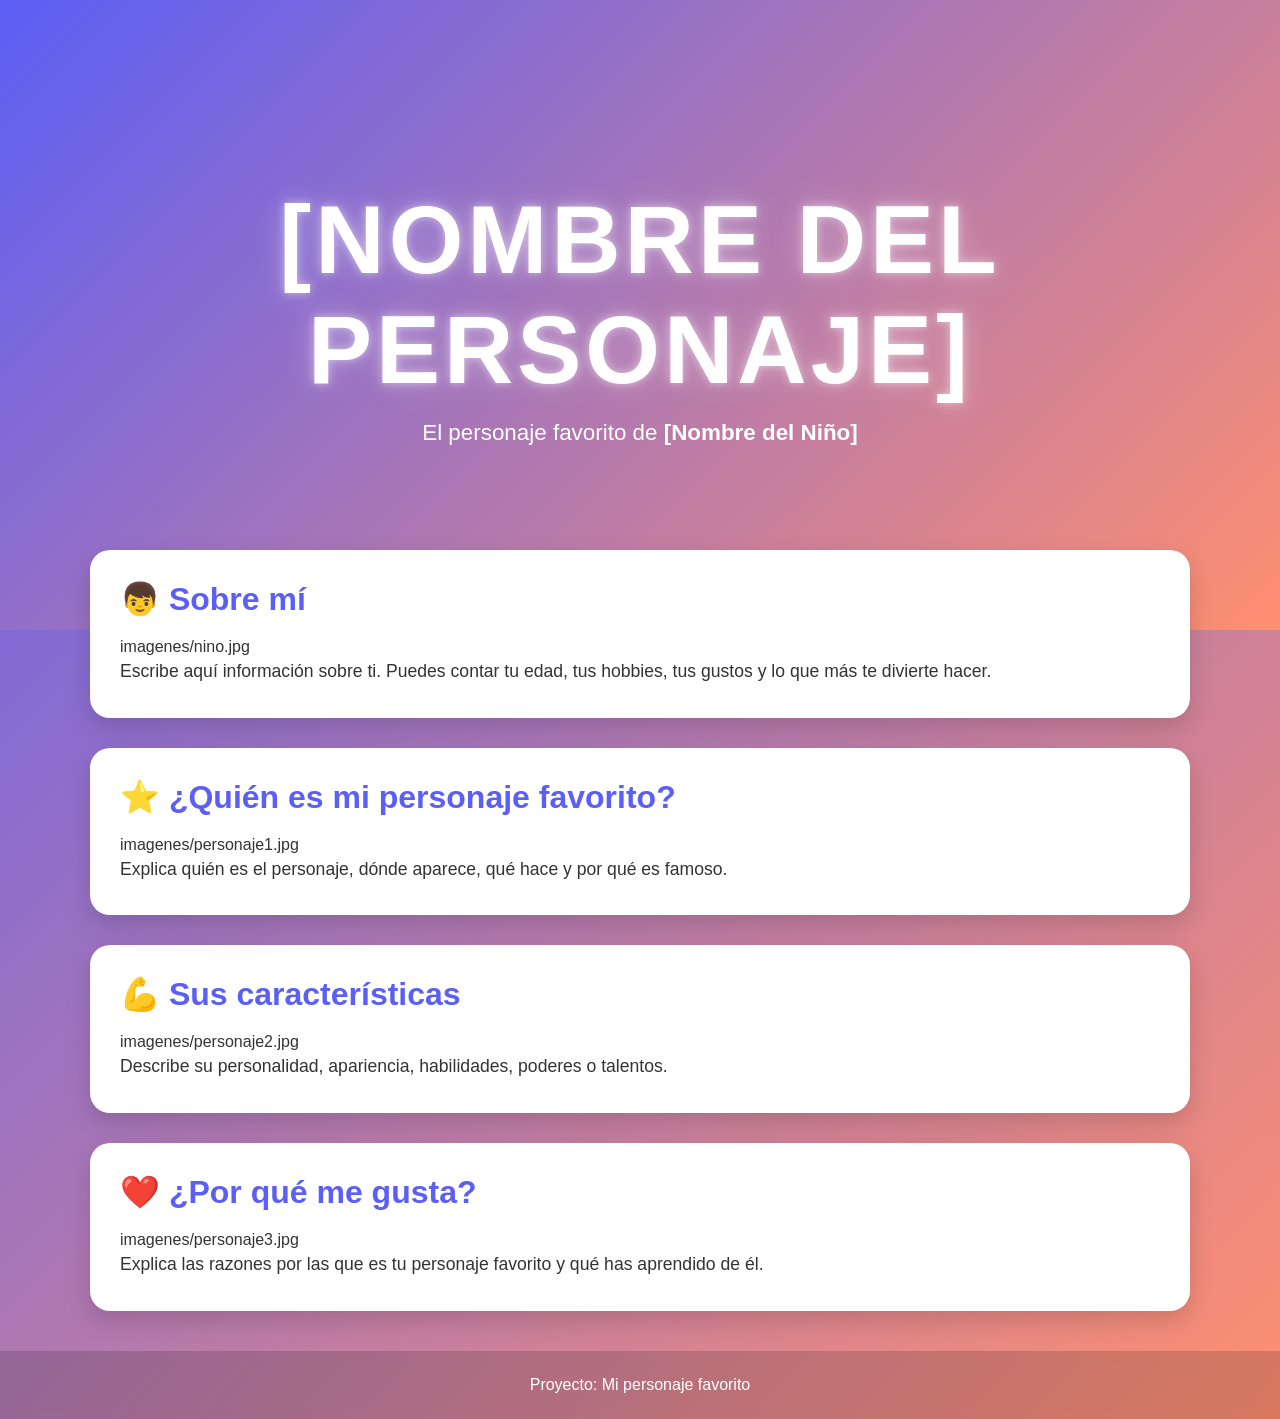
==== docs/personajeFavorito/index.html @ 04ecf2b3 "Automated update" ====
<!DOCTYPE html>
<html lang="es">

<head>
    <meta charset="UTF-8">
    <meta name="viewport" content="width=device-width, initial-scale=1.0">
    <title>[Nombre del Personaje]</title>
    <link rel="stylesheet" href="style.css">
</head>

<body>

    <header class="hero">
        <div class="hero-content">
            <h1>[NOMBRE DEL PERSONAJE]</h1>
            <p>El personaje favorito de <strong>[Nombre del Niño]</strong></p>
        </div>
    </header>

    <main>

        <section class="card">
            <h2>👦 Sobre mí</h2>
            imagenes/nino.jpg

            <p>
                Escribe aquí información sobre ti.
                Puedes contar tu edad, tus hobbies,
                tus gustos y lo que más te divierte hacer.
            </p>
        </section>

        <section class="card">
            <h2>⭐ ¿Quién es mi personaje favorito?</h2>
            imagenes/personaje1.jpg

            <p>
                Explica quién es el personaje, dónde aparece,
                qué hace y por qué es famoso.
            </p>
        </section>

        <section class="card">
            <h2>💪 Sus características</h2>
            imagenes/personaje2.jpg

            <p>
                Describe su personalidad, apariencia,
                habilidades, poderes o talentos.
            </p>
        </section>

        <section class="card">
            <h2>❤️ ¿Por qué me gusta?</h2>
            imagenes/personaje3.jpg

            <p>
                Explica las razones por las que es tu personaje favorito
                y qué has aprendido de él.
            </p>
        </section>

    </main>

    <footer>
        <p>Proyecto: Mi personaje favorito</p>
    </footer>

</body>

</html>
---- docs/personajeFavorito/style.css ----
/*======================================
  PALETA DE COLORES
======================================*/
:root {
    --color-primario: #5b5ff5;
    --color-secundario: #ff8f70;
}

/*======================================
  CONFIGURACIÓN GENERAL
======================================*/
* {
    margin: 0;
    padding: 0;
    box-sizing: border-box;
}

body {
    font-family: "Segoe UI", Arial, sans-serif;

    background: linear-gradient(
        135deg,
        var(--color-primario),
        var(--color-secundario)
    );

    min-height: 100vh;
    color: #333;
}

/*======================================
  HERO
======================================*/
.hero {
    height: 70vh;

    display: flex;
    justify-content: center;
    align-items: center;

    text-align: center;

    background: linear-gradient(
        135deg,
        var(--color-primario),
        var(--color-secundario)
    );

    color: white;
}

.hero-content {
    animation: aparecer 1.5s ease;
}

.hero h1 {
    font-size: clamp(3rem, 8vw, 6rem);
    letter-spacing: 4px;
    text-transform: uppercase;

    text-shadow:
        0 0 10px rgba(255,255,255,.5),
        0 0 30px rgba(255,255,255,.3);

    animation: flotar 3s ease-in-out infinite;
}

.hero p {
    font-size: 1.4rem;
    margin-top: 15px;
}

/*======================================
  CONTENEDOR
======================================*/
main {
    width: 90%;
    max-width: 1100px;

    margin: -80px auto 40px;
}

/*======================================
  TARJETAS
======================================*/
.card {
    background: white;

    margin-bottom: 30px;
    padding: 30px;

    border-radius: 20px;

    box-shadow: 0 10px 25px rgba(0,0,0,.15);

    transition: .3s;
}

.card:hover {
    transform: translateY(-8px);
}

.card h2 {
    color: var(--color-primario);
    margin-bottom: 20px;
    font-size: 2rem;
}

.card img {
    width: 100%;
    max-width: 450px;

    display: block;
    margin: 20px auto;

    border-radius: 15px;

    transition: .4s;
}

.card img:hover {
    transform: scale(1.05);
}

.card p {
    font-size: 1.1rem;
    line-height: 1.8;
}

/*======================================
  FOOTER
======================================*/
footer {
    text-align: center;

    padding: 25px;

    color: white;

    background: rgba(0,0,0,.15);

    backdrop-filter: blur(5px);
}

/*======================================
  ANIMACIONES
======================================*/
@keyframes aparecer {
    from {
        opacity: 0;
        transform: translateY(40px);
    }

    to {
        opacity: 1;
        transform: translateY(0);
    }
}

@keyframes flotar {
    0% {
        transform: translateY(0);
    }

    50% {
        transform: translateY(-10px);
    }

    100% {
        transform: translateY(0);
    }
}

/*======================================
  RESPONSIVE
======================================*/
@media (max-width: 768px) {

    .hero {
        height: 55vh;
    }

    .hero p {
        font-size: 1rem;
    }

    .card {
        padding: 20px;
    }

    .card h2 {
        font-size: 1.5rem;
    }
}
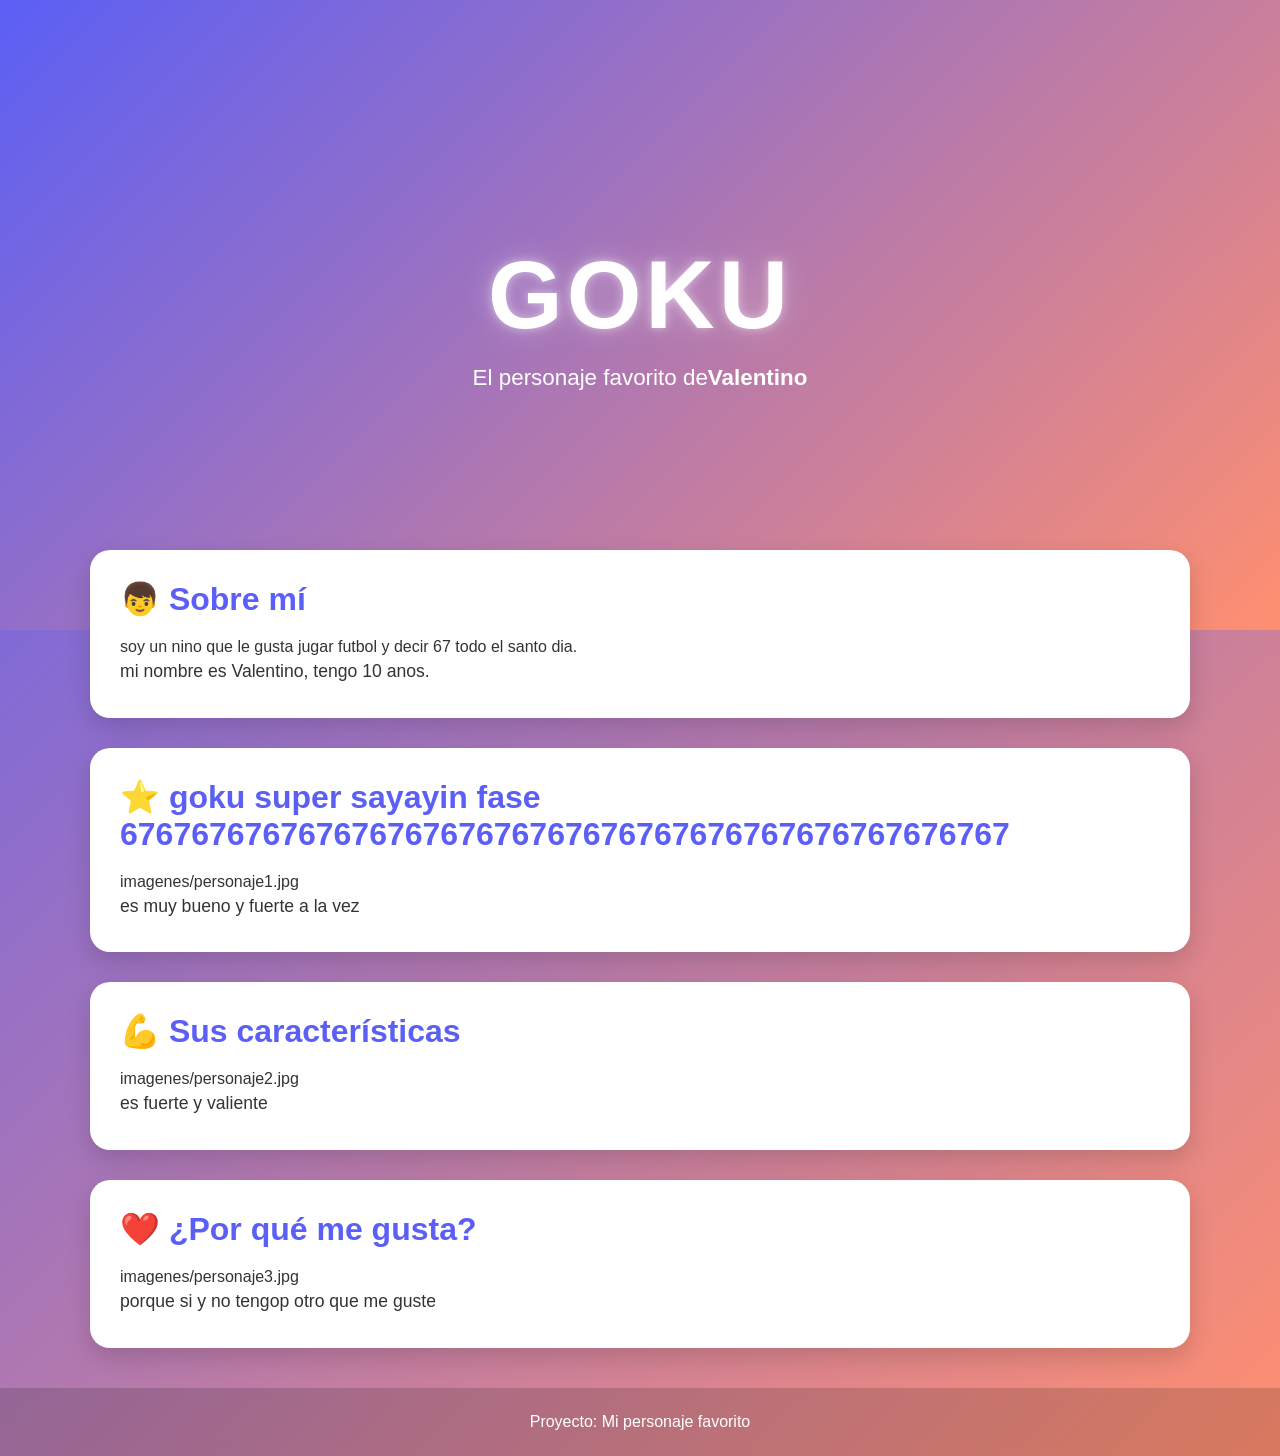
==== commit ee827702: "amongus" ====
--- a/docs/personajeFavorito/index.html
+++ b/docs/personajeFavorito/index.html
@@ -4,7 +4,7 @@
 <head>
     <meta charset="UTF-8">
     <meta name="viewport" content="width=device-width, initial-scale=1.0">
-    <title>[Nombre del Personaje]</title>
+    <title>goku super sayayin 677676767</title>
     <link rel="stylesheet" href="style.css">
 </head>
 
@@ -12,8 +12,8 @@
 
     <header class="hero">
         <div class="hero-content">
-            <h1>[NOMBRE DEL PERSONAJE]</h1>
-            <p>El personaje favorito de <strong>[Nombre del Niño]</strong></p>
+            <h1>goku</h1>
+            <p>El personaje favorito de<strong>Valentino</strong></p>
         </div>
     </header>
 
@@ -21,22 +21,22 @@
 
         <section class="card">
             <h2>👦 Sobre mí</h2>
-            imagenes/nino.jpg
+            soy un nino que le gusta jugar futbol y decir 67 todo el santo dia.
 
             <p>
-                Escribe aquí información sobre ti.
-                Puedes contar tu edad, tus hobbies,
-                tus gustos y lo que más te divierte hacer.
+                mi nombre es Valentino, tengo 10 anos.
+    
+            
             </p>
         </section>
 
         <section class="card">
-            <h2>⭐ ¿Quién es mi personaje favorito?</h2>
+            <h2>⭐ goku super sayayin fase 67676767676767676767676767676767676767676767676767</h2>
             imagenes/personaje1.jpg
 
             <p>
-                Explica quién es el personaje, dónde aparece,
-                qué hace y por qué es famoso.
+                es muy bueno y fuerte a la vez
+                
             </p>
         </section>
 
@@ -45,8 +45,8 @@
             imagenes/personaje2.jpg
 
             <p>
-                Describe su personalidad, apariencia,
-                habilidades, poderes o talentos.
+                es fuerte y valiente
+            
             </p>
         </section>
 
@@ -55,8 +55,8 @@
             imagenes/personaje3.jpg
 
             <p>
-                Explica las razones por las que es tu personaje favorito
-                y qué has aprendido de él.
+                porque si y no tengop otro que me guste
+                
             </p>
         </section>
 
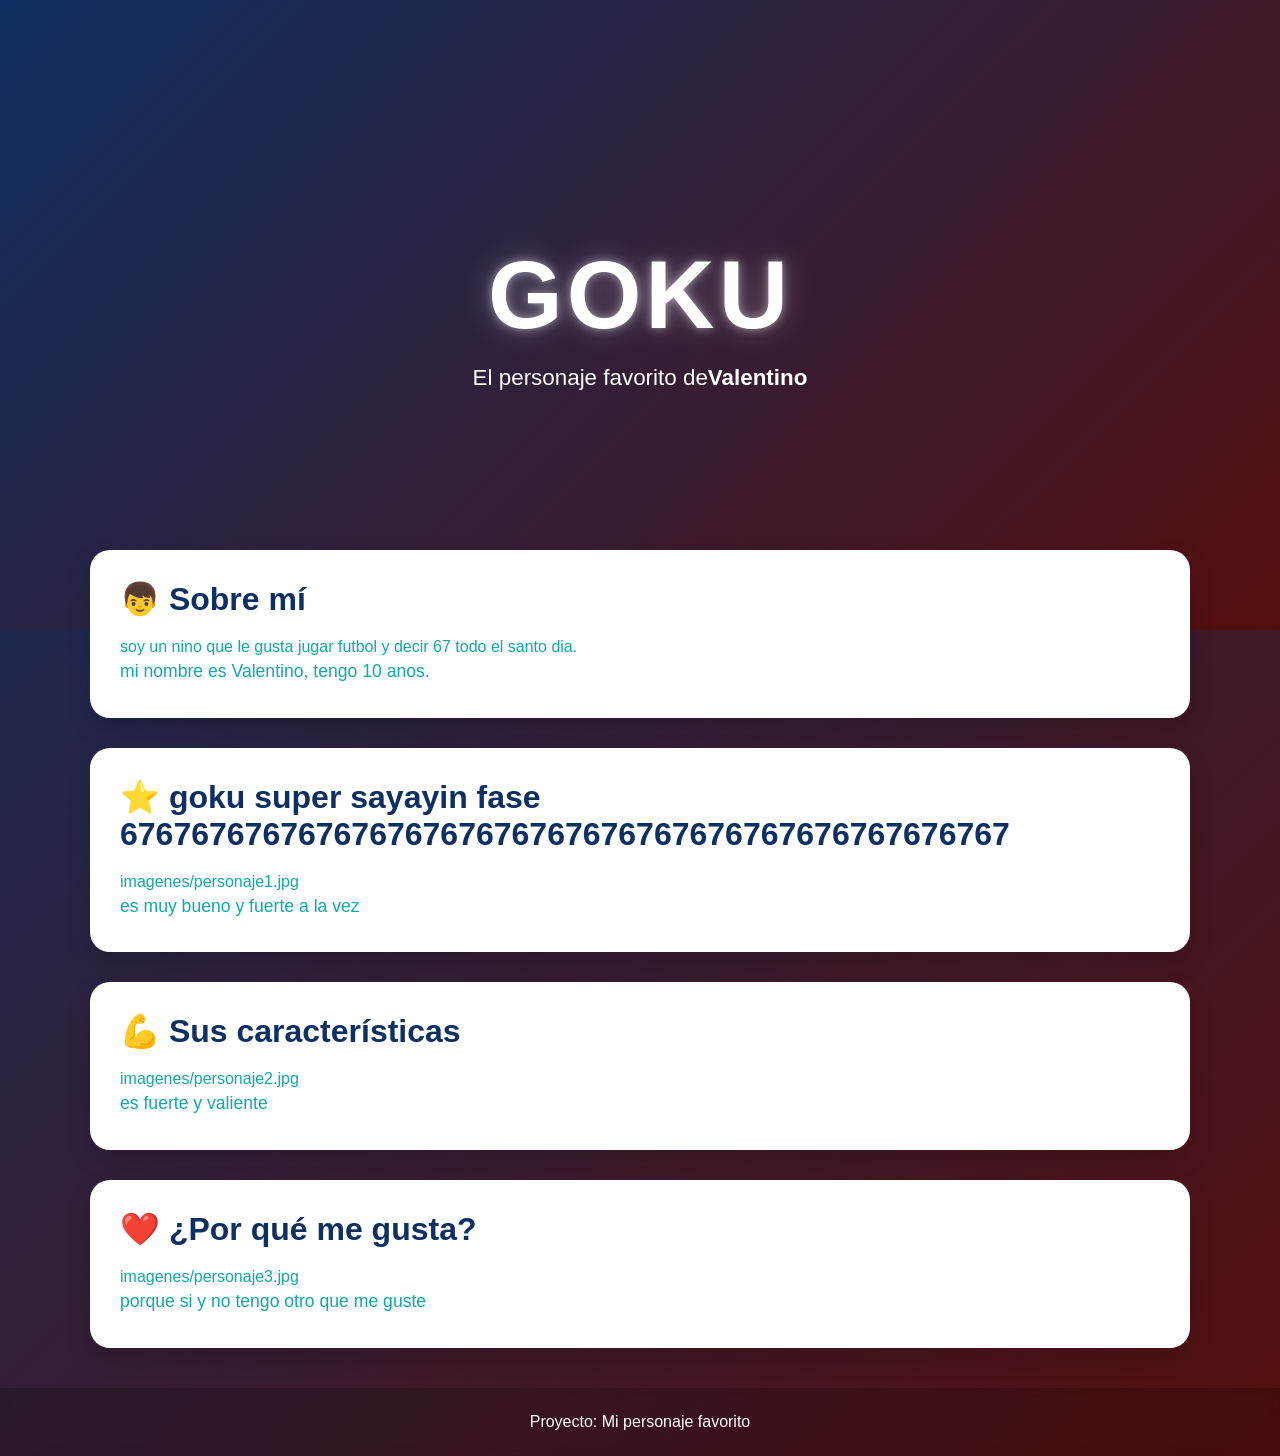
==== commit 238a05c3: "hola" ====
--- a/docs/personajeFavorito/index.html
+++ b/docs/personajeFavorito/index.html
@@ -55,7 +55,7 @@
             imagenes/personaje3.jpg
 
             <p>
-                porque si y no tengop otro que me guste
+                porque si y no tengo otro que me guste
                 
             </p>
         </section>
--- a/docs/personajeFavorito/style.css
+++ b/docs/personajeFavorito/style.css
@@ -2,8 +2,8 @@
   PALETA DE COLORES
 ======================================*/
 :root {
-    --color-primario: #5b5ff5;
-    --color-secundario: #ff8f70;
+    --color-primario: #0e2f61;
+    --color-secundario: #550f0e;
 }
 
 /*======================================
@@ -25,7 +25,7 @@
     );
 
     min-height: 100vh;
-    color: #333;
+    color: #0faaa7;
 }
 
 /*======================================
